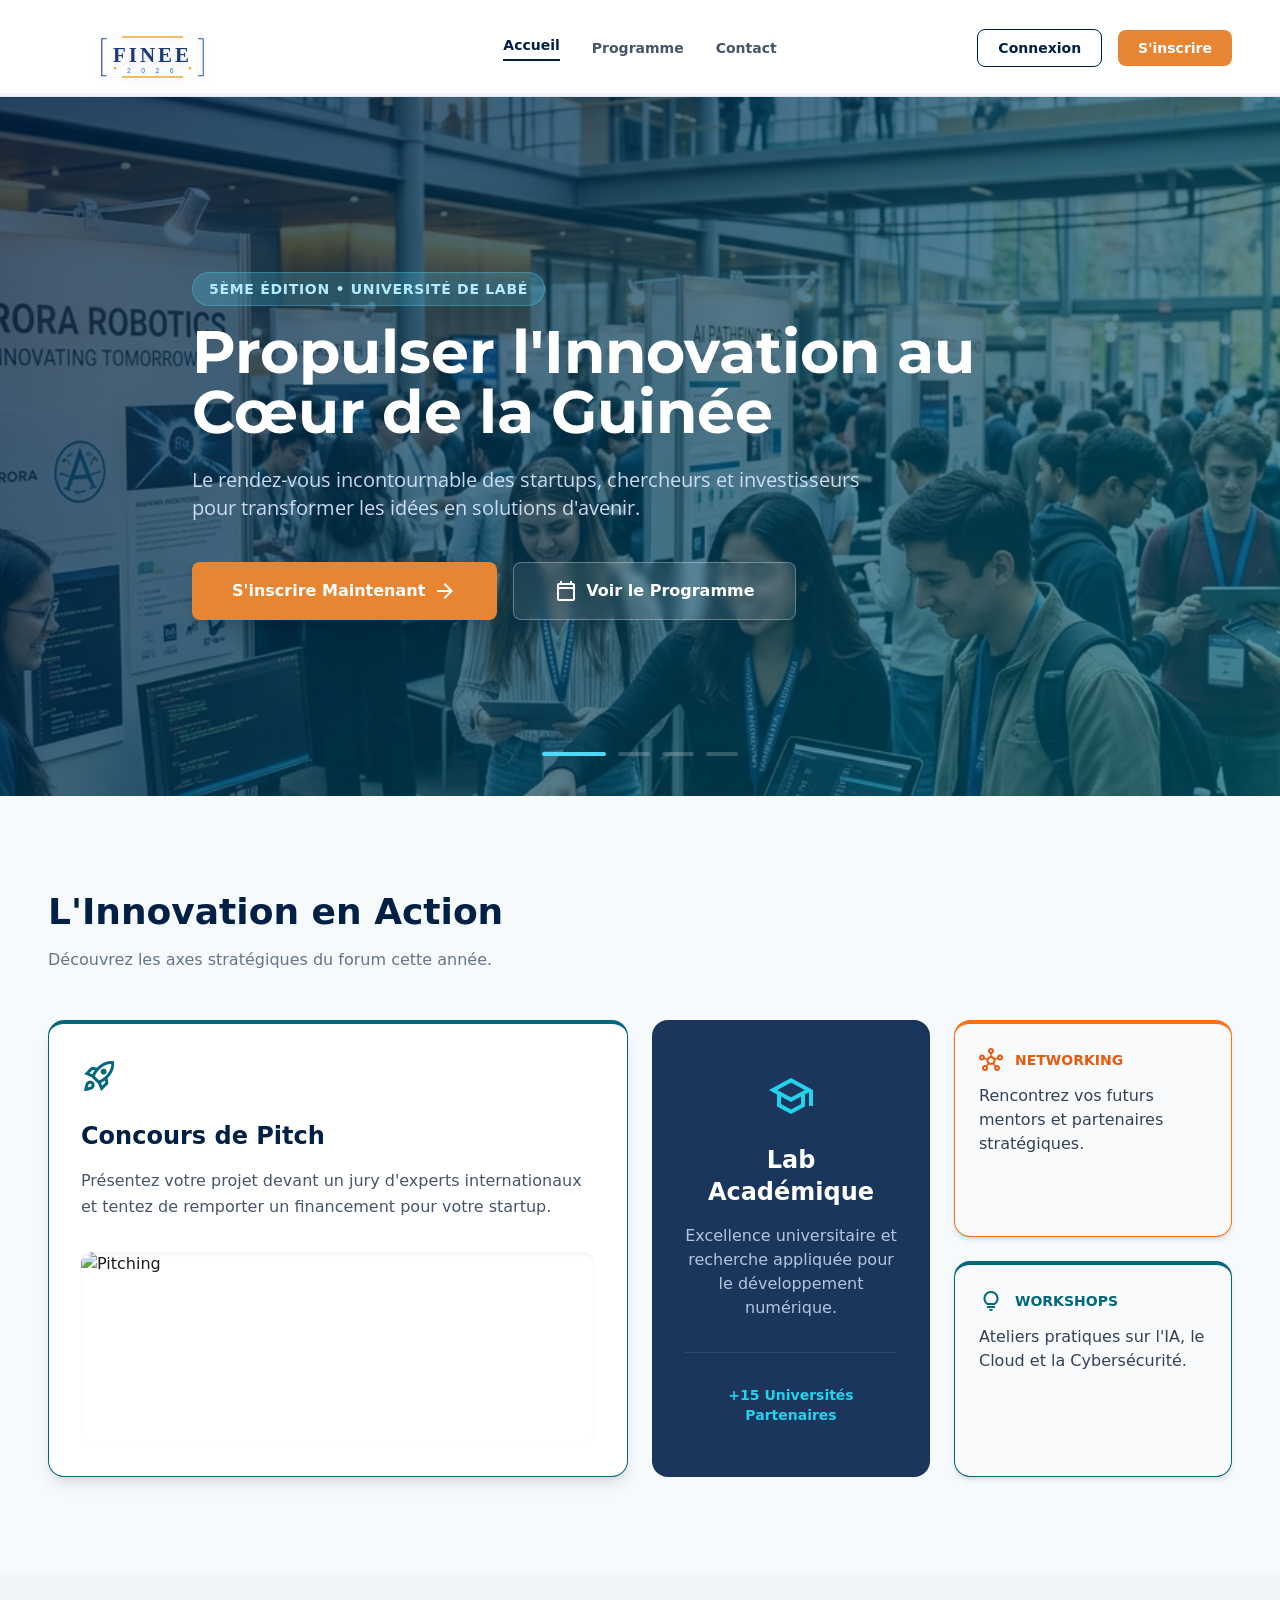
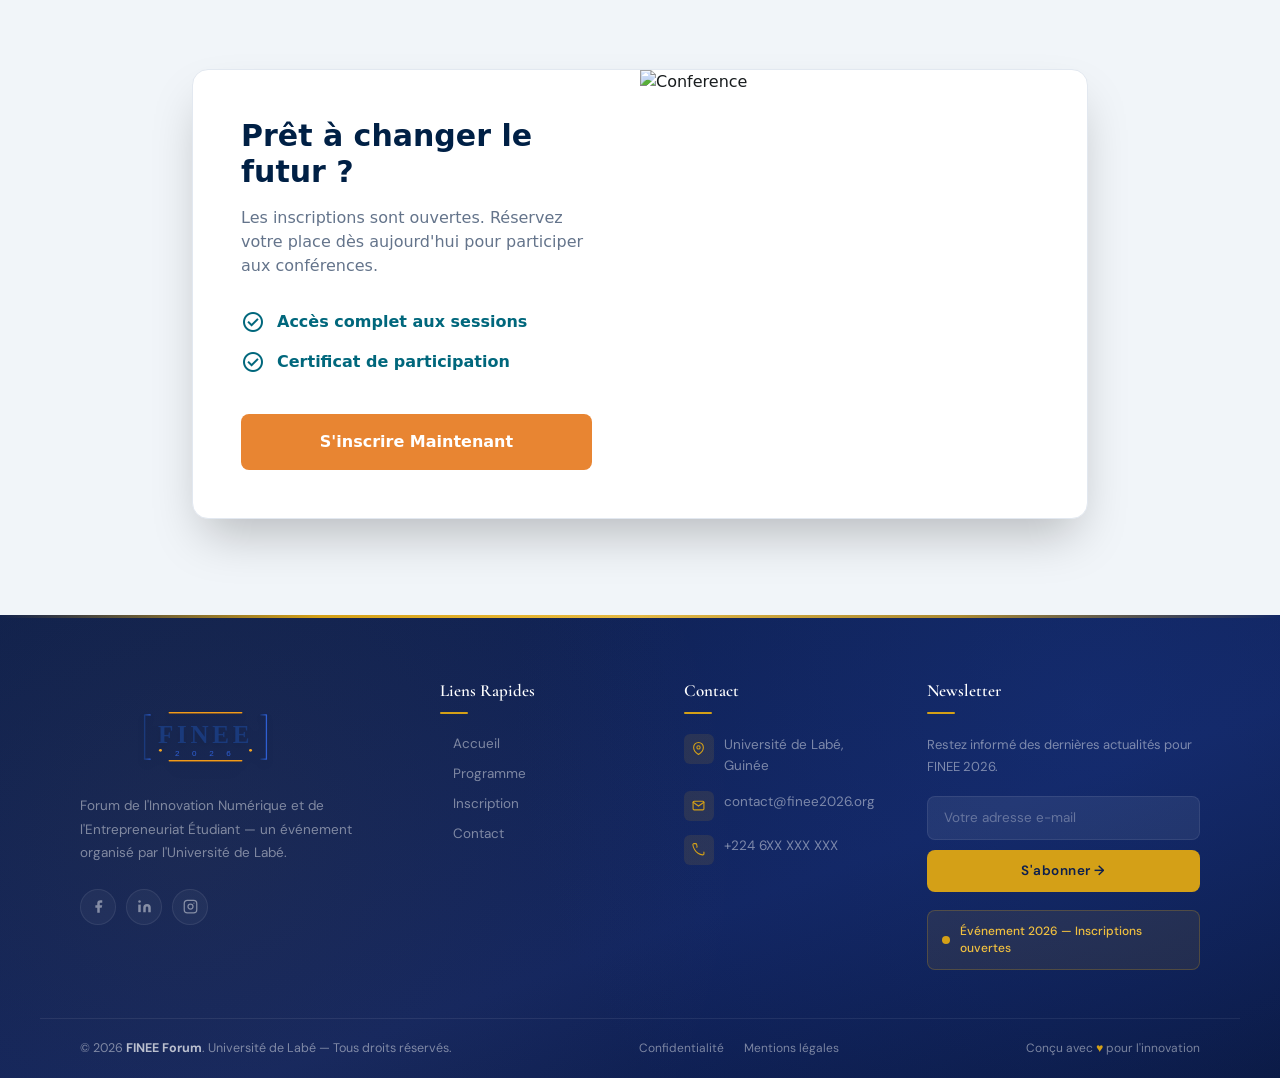
==== index.html @ 117cade2 "premier commit" ====
<!DOCTYPE html>
<html lang="fr">
<head>
    <meta charset="UTF-8">
    <meta http-equiv="refresh" content="0; url=html/index.html">
    <title>Redirection FINEE 2026</title>
    <script>
        window.location.href = "html/index.html";
    </script>
</head>
<body>
    <p>Redirection vers le portail... Si vous n'êtes pas redirigé, <a href="html/index.html">cliquez ici</a>.</p>
</body>
</html>
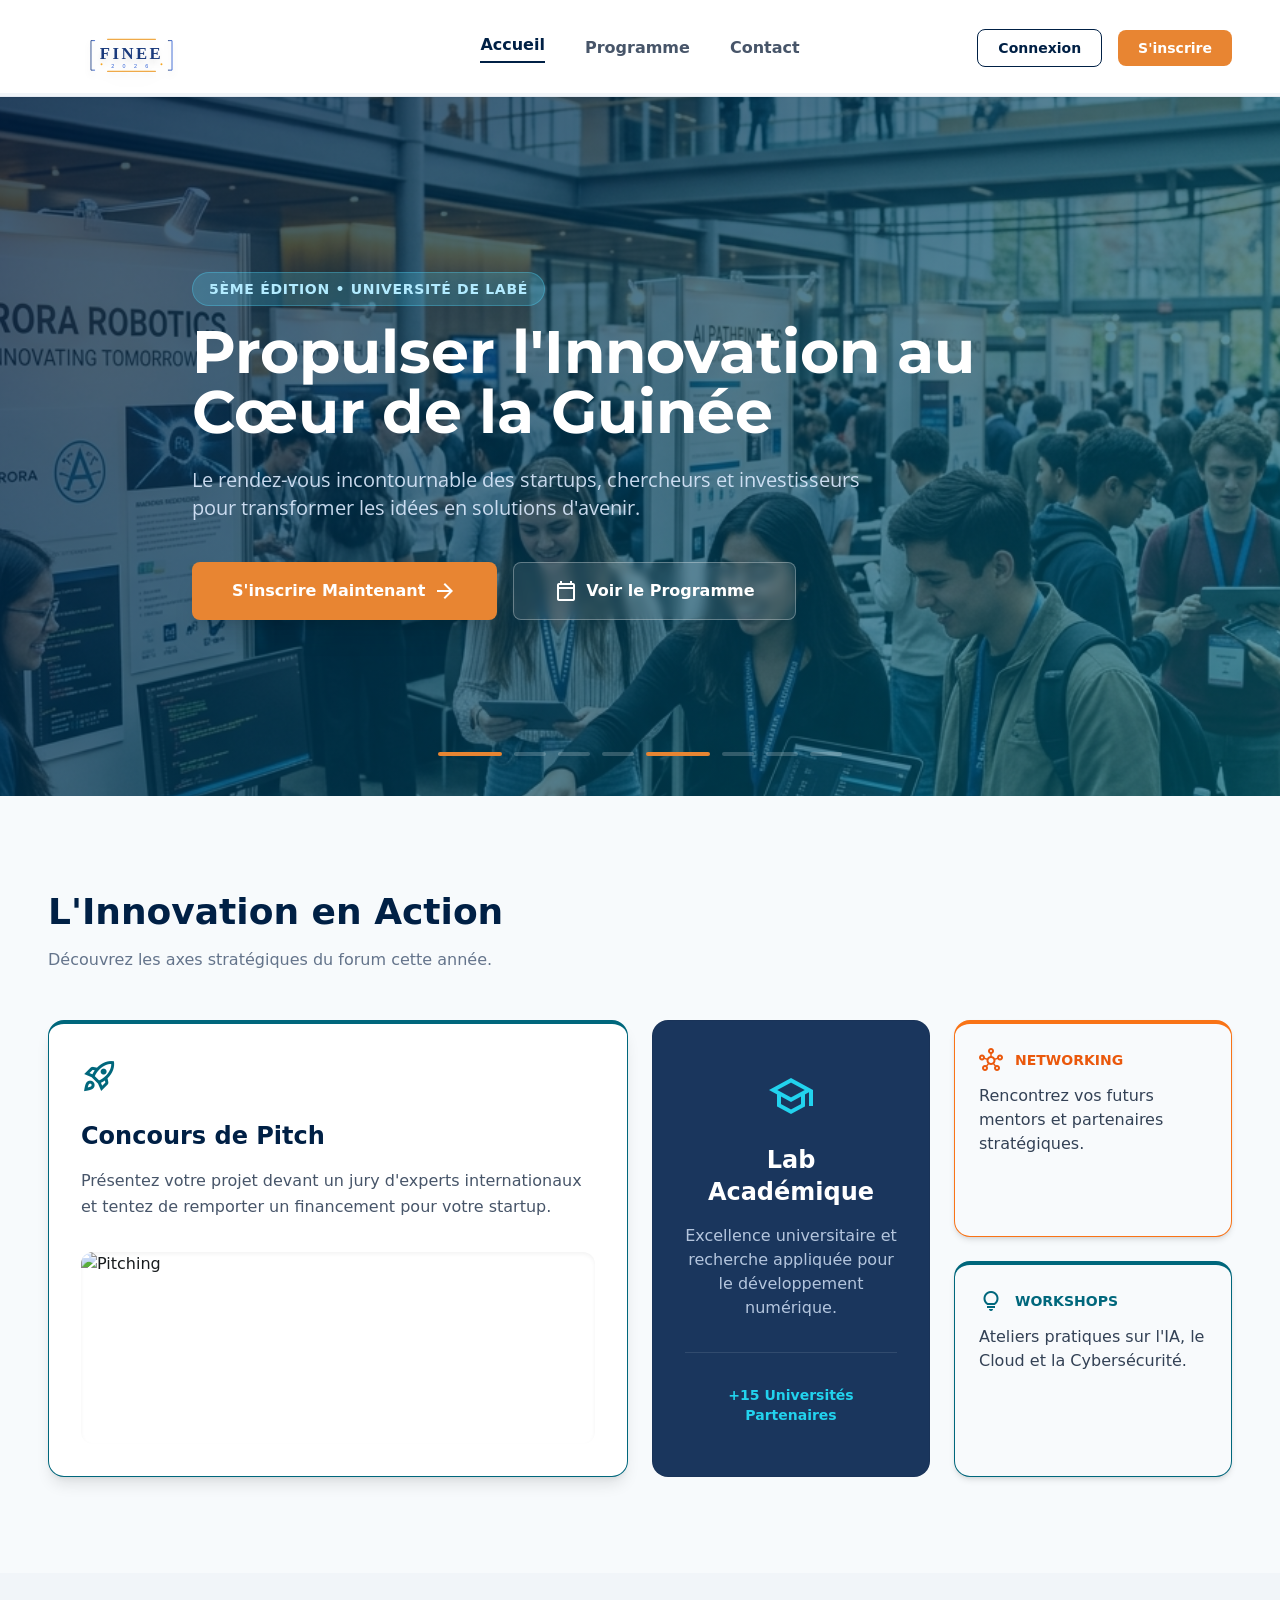
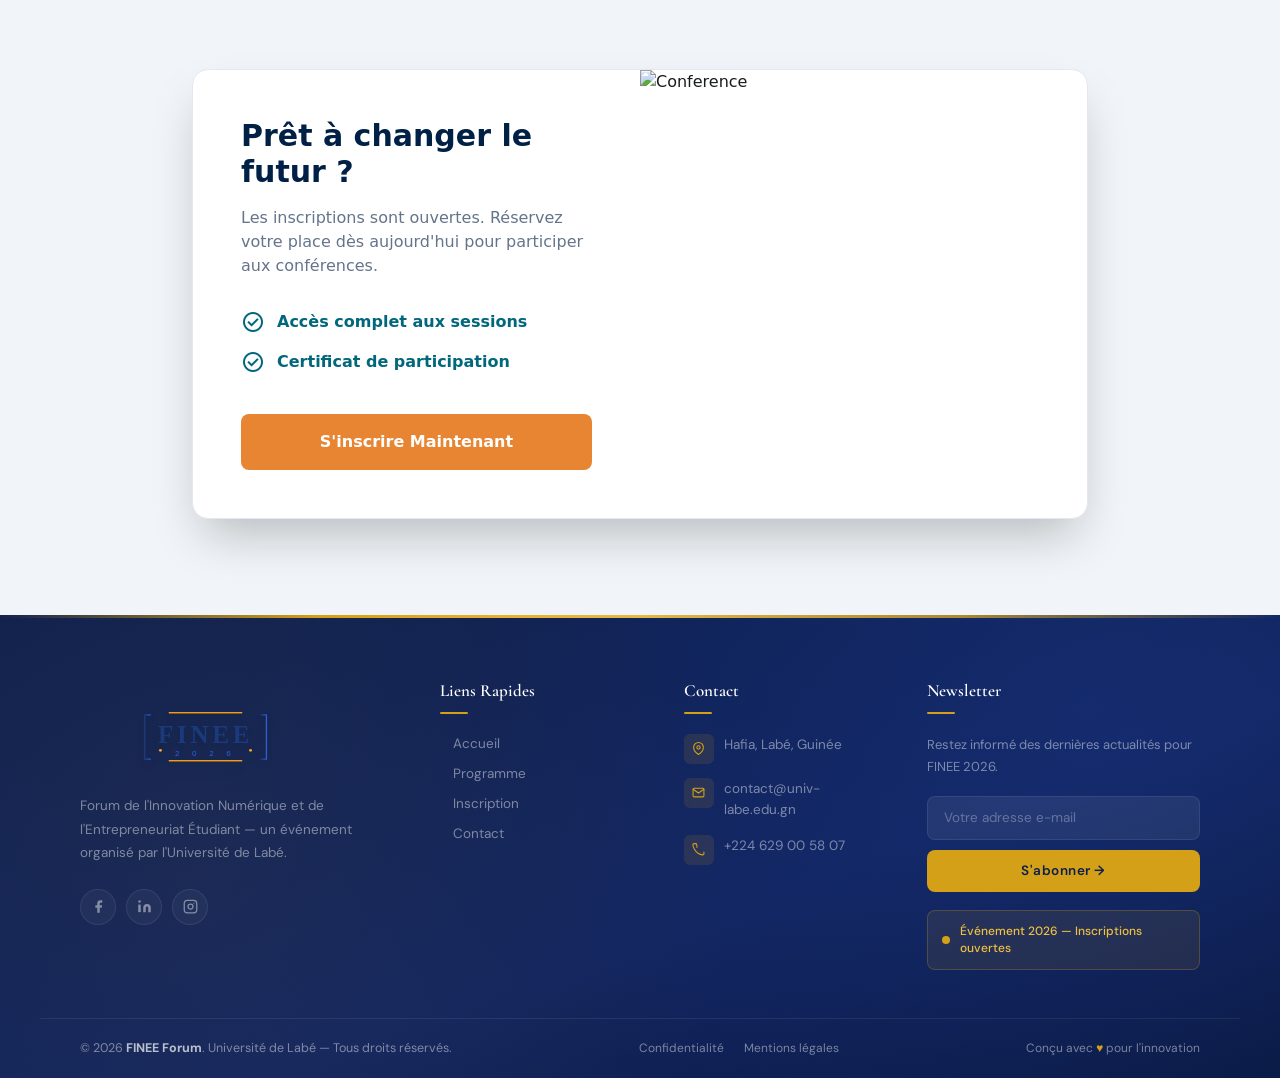
==== commit ac51ef1b: "Modification apportée sur la gestion de l'utilisateur et de l'Administrateur" ====
--- a/index.html
+++ b/index.html
@@ -1,14 +1,16 @@
 <!DOCTYPE html>
-<html lang="fr">
+<html>
 <head>
     <meta charset="UTF-8">
     <meta http-equiv="refresh" content="0; url=html/index.html">
-    <title>Redirection FINEE 2026</title>
+    <title>FINEE 2026 - Redirection</title>
     <script>
-        window.location.href = "html/index.html";
+        window.location.replace("html/index.html");
     </script>
 </head>
-<body>
-    <p>Redirection vers le portail... Si vous n'êtes pas redirigé, <a href="html/index.html">cliquez ici</a>.</p>
+<body style="background: #002045; display: flex; align-items: center; justify-content: center; height: 100vh; color: white; font-family: sans-serif;">
+    <div style="text-align: center;">
+        <p>Chargement du portail FINEE 2026...</p>
+    </div>
 </body>
 </html>
